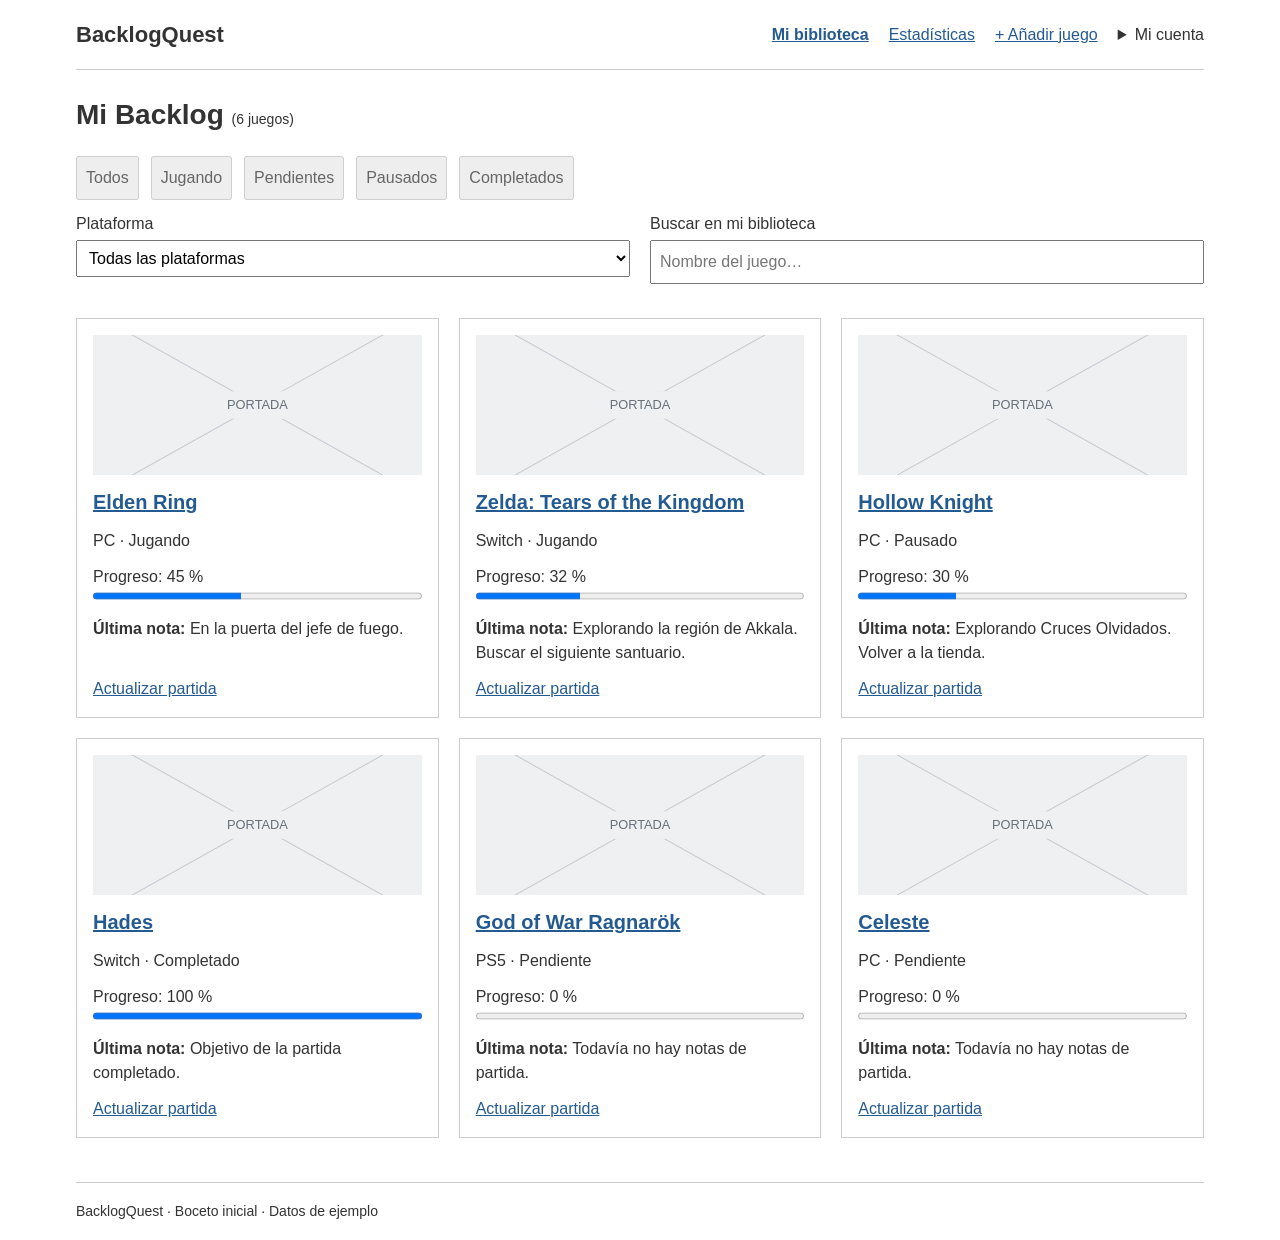
==== index.html @ 970d847a "Mockups" ====
<!DOCTYPE html>
<html lang="es">
<head>
  <meta charset="utf-8">
  <meta name="viewport" content="width=device-width, initial-scale=1">
  <title>Mi Backlog | BacklogQuest</title>
  <link rel="stylesheet" href="assets/layout.css">
</head>
<body>
  <a class="salto" href="#contenido">Saltar al contenido</a>
  <header>
    <a href="index.html">BacklogQuest</a>
    <nav>
      <a href="index.html" aria-current="page">Mi biblioteca</a>
      <a href="estadisticas.html">Estadísticas</a>
      <a href="anadir-juego.html">+ Añadir juego</a>
    </nav>
    <details>
      <summary>Mi cuenta</summary>
      <button disabled>Cerrar sesión</button>
    </details>
  </header>

  <main id="contenido">
    <h1>Mi Backlog <small>(6 juegos)</small></h1>
    <p class="fila">
      <button disabled>Todos</button>
      <button disabled>Jugando</button>
      <button disabled>Pendientes</button>
      <button disabled>Pausados</button>
      <button disabled>Completados</button>
    </p>
    <div class="columnas">
      <label>Plataforma
        <select>
          <option>Todas las plataformas</option>
          <option>PC</option>
          <option>PS5</option>
          <option>Switch</option>
        </select>
      </label>
      <label>Buscar en mi biblioteca
        <input type="search" placeholder="Nombre del juego…" readonly>
      </label>
    </div>

    <div class="rejilla">
      <article>
        <img src="assets/portada-placeholder.svg" alt="Portada de muestra" width="640" height="360">
        <h2><a href="partida.html">Elden Ring</a></h2>
        <p>PC · Jugando</p>
        <label>Progreso: 45 %
          <progress max="100" value="45">45 %</progress>
        </label>
        <p><strong>Última nota:</strong> En la puerta del jefe de fuego.</p>
        <a href="partida.html">Actualizar partida</a>
      </article>
      <article>
        <img src="assets/portada-placeholder.svg" alt="Portada de muestra" width="640" height="360">
        <h2><a href="partida-zelda.html">Zelda: Tears of the Kingdom</a></h2>
        <p>Switch · Jugando</p>
        <label>Progreso: 32 %
          <progress max="100" value="32">32 %</progress>
        </label>
        <p><strong>Última nota:</strong> Explorando la región de Akkala. Buscar el siguiente santuario.</p>
        <a href="partida-zelda.html">Actualizar partida</a>
      </article>
      <article>
        <img src="assets/portada-placeholder.svg" alt="Portada de muestra" width="640" height="360">
        <h2><a href="partida-hollow-knight.html">Hollow Knight</a></h2>
        <p>PC · Pausado</p>
        <label>Progreso: 30 %
          <progress max="100" value="30">30 %</progress>
        </label>
        <p><strong>Última nota:</strong> Explorando Cruces Olvidados. Volver a la tienda.</p>
        <a href="partida-hollow-knight.html">Actualizar partida</a>
      </article>
      <article>
        <img src="assets/portada-placeholder.svg" alt="Portada de muestra" width="640" height="360">
        <h2><a href="partida-hades.html">Hades</a></h2>
        <p>Switch · Completado</p>
        <label>Progreso: 100 %
          <progress max="100" value="100">100 %</progress>
        </label>
        <p><strong>Última nota:</strong> Objetivo de la partida completado.</p>
        <a href="partida-hades.html">Actualizar partida</a>
      </article>
      <article>
        <img src="assets/portada-placeholder.svg" alt="Portada de muestra" width="640" height="360">
        <h2><a href="partida-god-of-war.html">God of War Ragnarök</a></h2>
        <p>PS5 · Pendiente</p>
        <label>Progreso: 0 %
          <progress max="100" value="0">0 %</progress>
        </label>
        <p><strong>Última nota:</strong> Todavía no hay notas de partida.</p>
        <a href="partida-god-of-war.html">Actualizar partida</a>
      </article>
      <article>
        <img src="assets/portada-placeholder.svg" alt="Portada de muestra" width="640" height="360">
        <h2><a href="partida-celeste.html">Celeste</a></h2>
        <p>PC · Pendiente</p>
        <label>Progreso: 0 %
          <progress max="100" value="0">0 %</progress>
        </label>
        <p><strong>Última nota:</strong> Todavía no hay notas de partida.</p>
        <a href="partida-celeste.html">Actualizar partida</a>
      </article>
    </div>
  </main>

  <footer>BacklogQuest · Boceto inicial · Datos de ejemplo</footer>
</body>
</html>
---- assets/layout.css ----
/* Base: estilos compartidos por las etiquetas HTML. */
* { box-sizing: border-box; }
body {
  max-width: 1160px;
  margin: 0 auto;
  padding: 0 16px;
  font: 16px/1.5 Arial, sans-serif;
  color: #333;
  background: white;
}
h1 { 
  margin: 0 0 20px; font-size: 28px; 
}
h2 { 
  margin: 12px 0; font-size: 20px; 
}
p { 
  margin: 0 0 12px; 
}
a { 
  color: #245a92; 
}
small { 
  font-size: 14px; 
  font-weight: normal; 
}
img { 
  display: block; 
  max-width: 100%; 
  height: auto; 
}
button, input, select, textarea { 
  font: inherit; 
  padding: 8px; 
}
button:disabled { 
  color: #666; 
}
label { 
  display: block; 
  margin-bottom: 14px; 
}
input, select, textarea { 
  display: block; width: 100%; margin-top: 4px; 
}
textarea { 
  resize: none; 
}
progress, meter { 
  display: block; width: 100%; height: 14px; 
}
summary { 
  cursor: pointer; margin-bottom: 10px; 
}

/* Cabecera y pie */
header, nav { 
  display: flex; 
  align-items: center; 
  flex-wrap: wrap; 
  gap: 20px; 
}
header { 
  padding: 18px 0; 
  border-bottom: 1px solid #ccc; 
}
header > a { 
  font-size: 22px; 
  font-weight: bold; 
  color: inherit; 
  text-decoration: none; 
}
nav { 
  margin-left: auto; 
}
nav a[aria-current] { 
  font-weight: bold; 
}
header summary { 
  margin: 0; 
}
header details button { 
  display: block; 
  margin-top: 8px; 
}
main { 
  padding: 24px 0; 
}
footer { 
  padding: 18px 0; 
  border-top: 1px solid #ccc; 
  font-size: 14px; 
}
.salto { 
  position: absolute; 
  top: -60px; 
  left: 16px; 
  padding: 8px; 
  background: white; 
}
.salto:focus { 
  top: 8px; 
}

/* Distribuciones reutilizadas en todas las páginas. */
.fila, .acciones { display: flex; align-items: center; flex-wrap: wrap; gap: 12px; }
.acciones { justify-content: flex-end; margin-top: 20px; }
.columnas, .rejilla { display: grid; gap: 20px; margin-bottom: 20px; }
.columnas { grid-template-columns: repeat(2, 1fr); }
.rejilla { grid-template-columns: repeat(3, 1fr); }
.columnas > *, .rejilla > * { min-width: 0; }
article, section, .rejilla > p { padding: 16px; border: 1px solid #ccc; }
article { display: flex; flex-direction: column; }
article > a { margin-top: auto; }
.rejilla img { width: 100%; height: 140px; object-fit: cover; }
.rejilla > p strong { display: block; font-size: 28px; }

/* Vista de añadir juego y su lista de resultados. */
.ventana { max-width: 700px; margin: 24px auto; padding: 20px; border: 1px solid #ccc; }
.ventana > .fila { justify-content: space-between; }
.resultados { list-style: none; padding: 0; }
.resultados li {
  display: flex;
  align-items: center;
  flex-wrap: wrap;
  gap: 12px;
  padding: 10px;
  margin-bottom: 10px;
  border: 1px solid #ccc;
}
.resultados span { flex: 1; min-width: 120px; }

/* Columnas adaptadas a tablet y móvil. */
@media (max-width: 900px) {
  nav { order: 3; width: 100%; margin: 0; }
  header details { margin-left: auto; }
  .rejilla { grid-template-columns: repeat(2, 1fr); }
}
@media (max-width: 700px) {
  .columnas { grid-template-columns: 1fr; }
}
@media (max-width: 600px) {
  .rejilla { grid-template-columns: 1fr; }
  .acciones { justify-content: flex-start; }
}
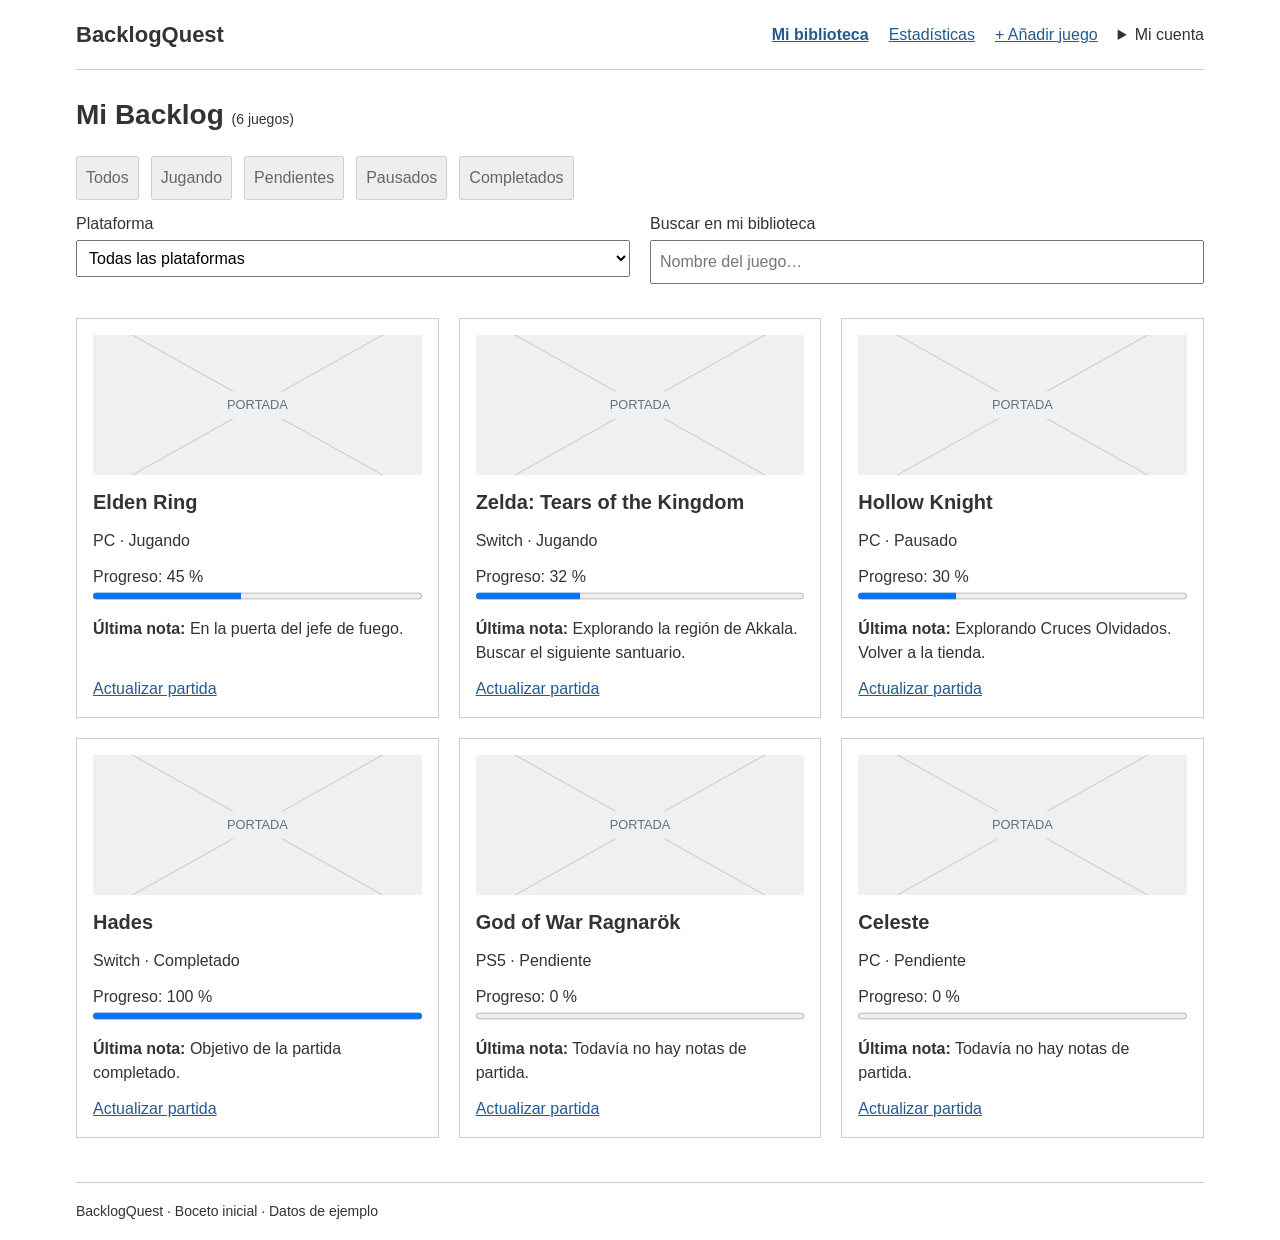
==== commit 200814a1: "Quitado enlace en titulos de juegos" ====
--- a/index.html
+++ b/index.html
@@ -23,6 +23,7 @@
 
   <main id="contenido">
     <h1>Mi Backlog <small>(6 juegos)</small></h1>
+
     <p class="fila">
       <button disabled>Todos</button>
       <button disabled>Jugando</button>
@@ -30,6 +31,7 @@
       <button disabled>Pausados</button>
       <button disabled>Completados</button>
     </p>
+
     <div class="columnas">
       <label>Plataforma
         <select>
@@ -47,17 +49,17 @@
     <div class="rejilla">
       <article>
         <img src="assets/portada-placeholder.svg" alt="Portada de muestra" width="640" height="360">
-        <h2><a href="partida.html">Elden Ring</a></h2>
+        <h2>Elden Ring</h2>
         <p>PC · Jugando</p>
         <label>Progreso: 45 %
           <progress max="100" value="45">45 %</progress>
         </label>
         <p><strong>Última nota:</strong> En la puerta del jefe de fuego.</p>
-        <a href="partida.html">Actualizar partida</a>
+        <a href="partida-elden.html">Actualizar partida</a>
       </article>
       <article>
         <img src="assets/portada-placeholder.svg" alt="Portada de muestra" width="640" height="360">
-        <h2><a href="partida-zelda.html">Zelda: Tears of the Kingdom</a></h2>
+        <h2>Zelda: Tears of the Kingdom</h2>
         <p>Switch · Jugando</p>
         <label>Progreso: 32 %
           <progress max="100" value="32">32 %</progress>
@@ -67,7 +69,7 @@
       </article>
       <article>
         <img src="assets/portada-placeholder.svg" alt="Portada de muestra" width="640" height="360">
-        <h2><a href="partida-hollow-knight.html">Hollow Knight</a></h2>
+        <h2>Hollow Knight</h2>
         <p>PC · Pausado</p>
         <label>Progreso: 30 %
           <progress max="100" value="30">30 %</progress>
@@ -77,7 +79,7 @@
       </article>
       <article>
         <img src="assets/portada-placeholder.svg" alt="Portada de muestra" width="640" height="360">
-        <h2><a href="partida-hades.html">Hades</a></h2>
+        <h2>Hades</h2>
         <p>Switch · Completado</p>
         <label>Progreso: 100 %
           <progress max="100" value="100">100 %</progress>
@@ -87,7 +89,7 @@
       </article>
       <article>
         <img src="assets/portada-placeholder.svg" alt="Portada de muestra" width="640" height="360">
-        <h2><a href="partida-god-of-war.html">God of War Ragnarök</a></h2>
+        <h2>God of War Ragnarök</h2>
         <p>PS5 · Pendiente</p>
         <label>Progreso: 0 %
           <progress max="100" value="0">0 %</progress>
@@ -97,7 +99,7 @@
       </article>
       <article>
         <img src="assets/portada-placeholder.svg" alt="Portada de muestra" width="640" height="360">
-        <h2><a href="partida-celeste.html">Celeste</a></h2>
+        <h2>Celeste</h2>
         <p>PC · Pendiente</p>
         <label>Progreso: 0 %
           <progress max="100" value="0">0 %</progress>
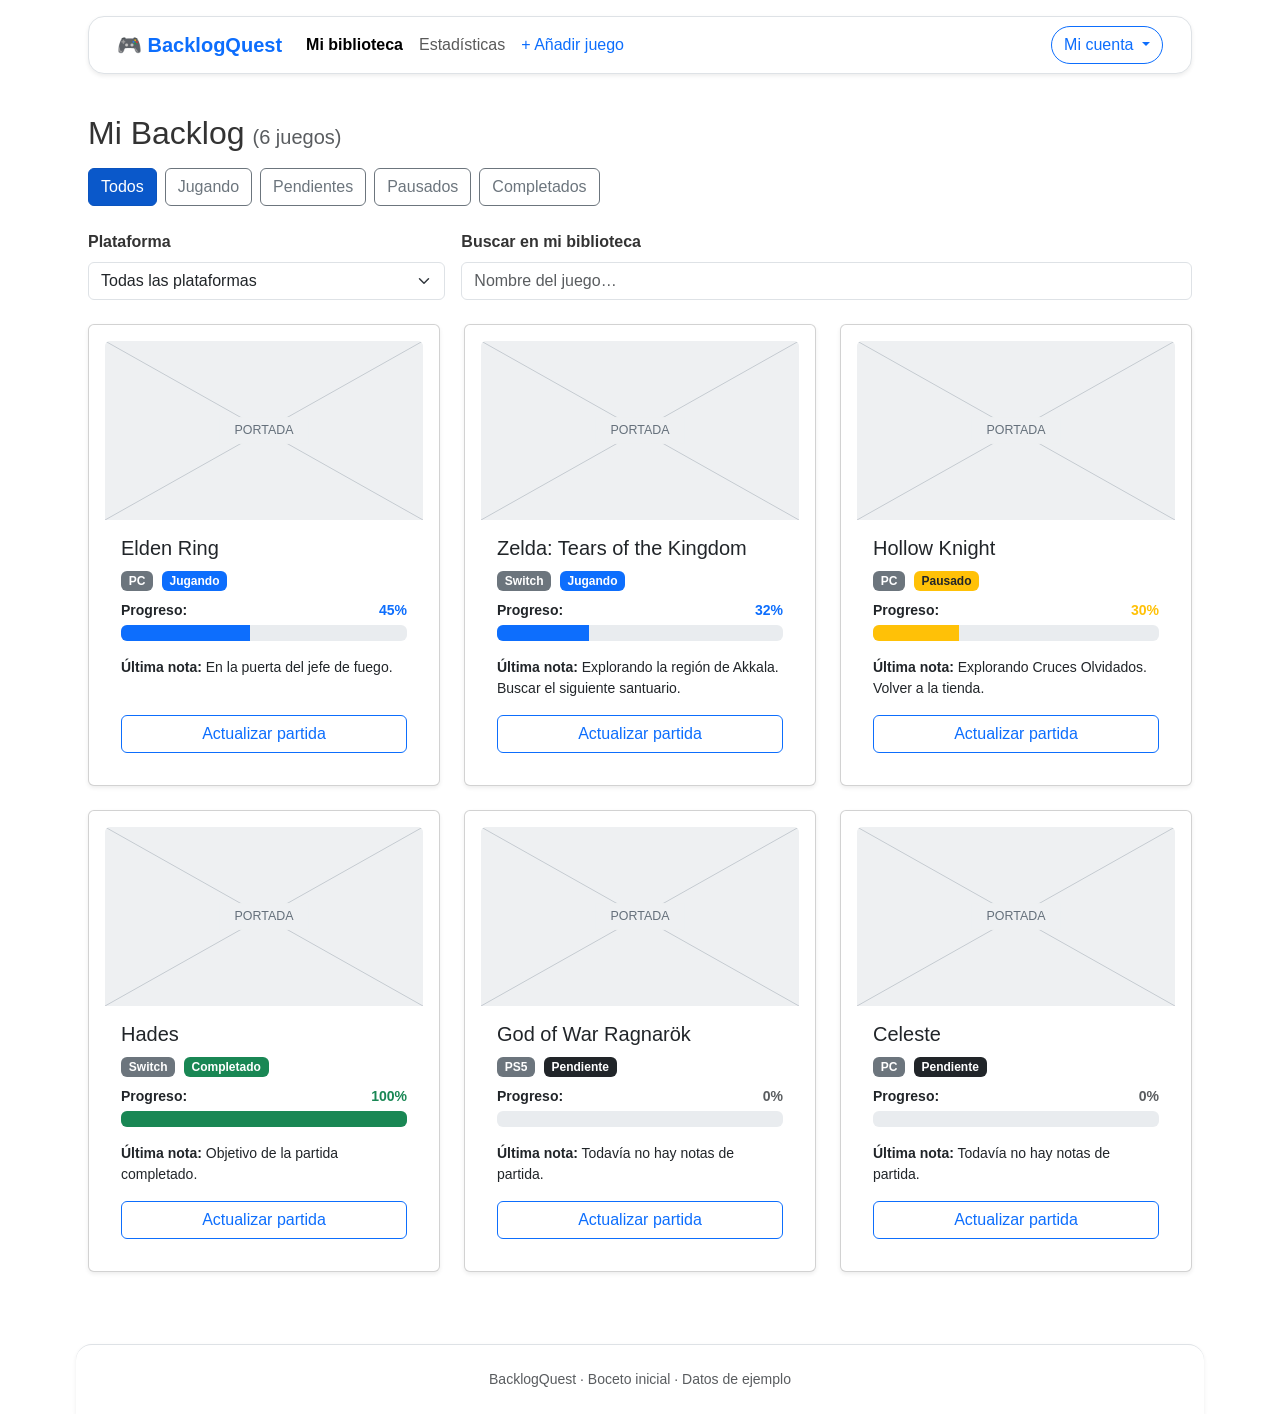
==== commit ffcce7f3: "Añadido bootstrap a Index.html" ====
--- a/index.html
+++ b/index.html
@@ -4,112 +4,249 @@
   <meta charset="utf-8">
   <meta name="viewport" content="width=device-width, initial-scale=1">
   <title>Mi Backlog | BacklogQuest</title>
+  <link href="https://cdn.jsdelivr.net/npm/bootstrap@5.3.2/dist/css/bootstrap.min.css" rel="stylesheet" integrity="sha384-T3c6CoIi6uLrA9TneNEoa7RxnatzjcDSCmG1MXxSR1GAsXEV/Dwwykc2MPK8M2HN" crossorigin="anonymous">
   <link rel="stylesheet" href="assets/layout.css">
 </head>
 <body>
-  <a class="salto" href="#contenido">Saltar al contenido</a>
-  <header>
-    <a href="index.html">BacklogQuest</a>
-    <nav>
-      <a href="index.html" aria-current="page">Mi biblioteca</a>
-      <a href="estadisticas.html">Estadísticas</a>
-      <a href="anadir-juego.html">+ Añadir juego</a>
-    </nav>
-    <details>
-      <summary>Mi cuenta</summary>
-      <button disabled>Cerrar sesión</button>
-    </details>
-  </header>
-
-  <main id="contenido">
-    <h1>Mi Backlog <small>(6 juegos)</small></h1>
-
-    <p class="fila">
-      <button disabled>Todos</button>
-      <button disabled>Jugando</button>
-      <button disabled>Pendientes</button>
-      <button disabled>Pausados</button>
-      <button disabled>Completados</button>
-    </p>
-
-    <div class="columnas">
-      <label>Plataforma
-        <select>
-          <option>Todas las plataformas</option>
-          <option>PC</option>
-          <option>PS5</option>
-          <option>Switch</option>
+  <!-- Enlace de accesibilidad -->
+  <a class="visually-hidden-focusable btn btn-primary position-absolute top-0 start-0 m-2 z-3" href="#contenido">Saltar al contenido</a>
+
+  <!-- Header Flotante Redondeado -->
+  <div class="container my-3">
+    <header class="navbar navbar-expand-lg navbar-light bg-white rounded-4 shadow-sm border px-3 py-2">
+      <div class="container-fluid">
+        <!-- Marca / Logo -->
+        <a class="navbar-brand fw-bold text-primary" href="index.html">🎮 BacklogQuest</a>
+
+        <!-- Botón hamburguesa -->
+        <button class="navbar-toggler border-0" type="button" data-bs-toggle="collapse" data-bs-target="#navbarContent" aria-controls="navbarContent" aria-expanded="false" aria-label="Toggle navigation">
+          <span class="navbar-toggler-icon"></span>
+        </button>
+
+        <!-- Enlaces -->
+        <div class="collapse navbar-collapse" id="navbarContent">
+          <ul class="navbar-nav me-auto mb-2 mb-lg-0">
+            <li class="nav-item">
+              <a class="nav-link active fw-semibold" aria-current="page" href="index.html">Mi biblioteca</a>
+            </li>
+            <li class="nav-item">
+              <a class="nav-link" href="estadisticas.html">Estadísticas</a>
+            </li>
+            <li class="nav-item">
+              <a class="nav-link text-primary fw-medium" href="anadir-juego.html">+ Añadir juego</a>
+            </li>
+          </ul>
+
+          <!-- Desplegable Mi Cuenta -->
+          <div class="dropdown">
+            <button class="btn btn-outline-primary rounded-pill dropdown-toggle" type="button" id="dropdownMiCuenta" data-bs-toggle="dropdown" aria-expanded="false">
+              Mi cuenta
+            </button>
+            <ul class="dropdown-menu dropdown-menu-end shadow-sm rounded-3" aria-labelledby="dropdownMiCuenta">
+              <li><a class="dropdown-item" href="#">Cerrar sesión</a></li>
+            </ul>
+          </div>
+        </div>
+      </div>
+    </header>
+  </div>
+
+  <main id="contenido" class="container mb-5">
+    <!-- Encabezado con contador -->
+    <div class="d-flex align-items-baseline mb-3">
+      <h1 class="h2 me-2 mb-0">Mi Backlog</h1>
+      <span class="text-muted fs-5">(6 juegos)</span>
+    </div>
+
+    <!-- Botones de filtro por estado -->
+    <div class="d-flex flex-wrap gap-2 mb-4" role="group" aria-label="Filtro de juegos por estado">
+      <button type="button" class="btn btn-primary active">Todos</button>
+      <button type="button" class="btn btn-outline-secondary">Jugando</button>
+      <button type="button" class="btn btn-outline-secondary">Pendientes</button>
+      <button type="button" class="btn btn-outline-secondary">Pausados</button>
+      <button type="button" class="btn btn-outline-secondary">Completados</button>
+    </div>
+
+    <!-- Controles de Filtro por Plataforma y Buscador -->
+    <div class="row g-3 mb-4">
+      <div class="col-12 col-md-4">
+        <label for="selectPlataforma" class="form-label fw-bold">Plataforma</label>
+        <select id="selectPlataforma" class="form-select">
+          <option selected>Todas las plataformas</option>
+          <option value="PC">PC</option>
+          <option value="PS5">PS5</option>
+          <option value="XBOX">Xbox</option>
+          <option value="Switch">Switch</option>
         </select>
-      </label>
-      <label>Buscar en mi biblioteca
-        <input type="search" placeholder="Nombre del juego…" readonly>
-      </label>
-    </div>
-
-    <div class="rejilla">
-      <article>
-        <img src="assets/portada-placeholder.svg" alt="Portada de muestra" width="640" height="360">
-        <h2>Elden Ring</h2>
-        <p>PC · Jugando</p>
-        <label>Progreso: 45 %
-          <progress max="100" value="45">45 %</progress>
-        </label>
-        <p><strong>Última nota:</strong> En la puerta del jefe de fuego.</p>
-        <a href="partida-elden.html">Actualizar partida</a>
-      </article>
-      <article>
-        <img src="assets/portada-placeholder.svg" alt="Portada de muestra" width="640" height="360">
-        <h2>Zelda: Tears of the Kingdom</h2>
-        <p>Switch · Jugando</p>
-        <label>Progreso: 32 %
-          <progress max="100" value="32">32 %</progress>
-        </label>
-        <p><strong>Última nota:</strong> Explorando la región de Akkala. Buscar el siguiente santuario.</p>
-        <a href="partida-zelda.html">Actualizar partida</a>
-      </article>
-      <article>
-        <img src="assets/portada-placeholder.svg" alt="Portada de muestra" width="640" height="360">
-        <h2>Hollow Knight</h2>
-        <p>PC · Pausado</p>
-        <label>Progreso: 30 %
-          <progress max="100" value="30">30 %</progress>
-        </label>
-        <p><strong>Última nota:</strong> Explorando Cruces Olvidados. Volver a la tienda.</p>
-        <a href="partida-hollow-knight.html">Actualizar partida</a>
-      </article>
-      <article>
-        <img src="assets/portada-placeholder.svg" alt="Portada de muestra" width="640" height="360">
-        <h2>Hades</h2>
-        <p>Switch · Completado</p>
-        <label>Progreso: 100 %
-          <progress max="100" value="100">100 %</progress>
-        </label>
-        <p><strong>Última nota:</strong> Objetivo de la partida completado.</p>
-        <a href="partida-hades.html">Actualizar partida</a>
-      </article>
-      <article>
-        <img src="assets/portada-placeholder.svg" alt="Portada de muestra" width="640" height="360">
-        <h2>God of War Ragnarök</h2>
-        <p>PS5 · Pendiente</p>
-        <label>Progreso: 0 %
-          <progress max="100" value="0">0 %</progress>
-        </label>
-        <p><strong>Última nota:</strong> Todavía no hay notas de partida.</p>
-        <a href="partida-god-of-war.html">Actualizar partida</a>
-      </article>
-      <article>
-        <img src="assets/portada-placeholder.svg" alt="Portada de muestra" width="640" height="360">
-        <h2>Celeste</h2>
-        <p>PC · Pendiente</p>
-        <label>Progreso: 0 %
-          <progress max="100" value="0">0 %</progress>
-        </label>
-        <p><strong>Última nota:</strong> Todavía no hay notas de partida.</p>
-        <a href="partida-celeste.html">Actualizar partida</a>
-      </article>
+      </div>
+      <div class="col-12 col-md-8">
+        <label for="inputBuscar" class="form-label fw-bold">Buscar en mi biblioteca</label>
+        <input id="inputBuscar" type="search" class="form-control" placeholder="Nombre del juego…">
+      </div>
+    </div>
+    
+    <!-- Rejilla de tarjetas de juegos -->
+    <div class="row row-cols-1 row-cols-md-2 row-cols-lg-3 g-4">
+      
+      <!-- Elden Ring -->
+      <div class="col">
+        <article class="card h-100 shadow-sm">
+          <img src="assets/portada-placeholder.svg" class="card-img-top" alt="Portada de Elden Ring" width="640" height="360">
+          <div class="card-body d-flex flex-column">
+            <h2 class="card-title h5">Elden Ring</h2>
+            <p class="card-text text-muted mb-2">
+              <span class="badge bg-secondary">PC</span>
+              <span class="badge bg-primary ms-1">Jugando</span>
+            </p>
+            <div class="mb-3">
+              <div class="d-flex justify-content-between align-items-center mb-1">
+                <small class="fw-bold">Progreso:</small>
+                <small class="fw-bold text-primary">45%</small>
+              </div>
+              <div class="progress" role="progressbar" aria-label="Progreso de Elden Ring" aria-valuenow="45" aria-valuemin="0" aria-valuemax="100">
+                <div class="progress-bar" style="width: 45%"></div>
+              </div>
+            </div>
+            <p class="card-text small mb-3"><strong>Última nota:</strong> En la puerta del jefe de fuego.</p>
+            <a href="partida-elden.html" class="btn btn-outline-primary mt-auto">Actualizar partida</a>
+          </div>
+        </article>
+      </div>
+
+      <!-- Zelda: Tears of the Kingdom -->
+      <div class="col">
+        <article class="card h-100 shadow-sm">
+          <img src="assets/portada-placeholder.svg" class="card-img-top" alt="Portada de Zelda: Tears of the Kingdom" width="640" height="360">
+          <div class="card-body d-flex flex-column">
+            <h2 class="card-title h5">Zelda: Tears of the Kingdom</h2>
+            <p class="card-text text-muted mb-2">
+              <span class="badge bg-secondary">Switch</span>
+              <span class="badge bg-primary ms-1">Jugando</span>
+            </p>
+            <div class="mb-3">
+              <div class="d-flex justify-content-between align-items-center mb-1">
+                <small class="fw-bold">Progreso:</small>
+                <small class="fw-bold text-primary">32%</small>
+              </div>
+              <div class="progress" role="progressbar" aria-label="Progreso de Zelda: Tears of the Kingdom" aria-valuenow="32" aria-valuemin="0" aria-valuemax="100">
+                <div class="progress-bar" style="width: 32%"></div>
+              </div>
+            </div>
+            <p class="card-text small mb-3"><strong>Última nota:</strong> Explorando la región de Akkala. Buscar el siguiente santuario.</p>
+            <a href="partida-zelda.html" class="btn btn-outline-primary mt-auto">Actualizar partida</a>
+          </div>
+        </article>
+      </div>
+
+      <!-- Hollow Knight -->
+      <div class="col">
+        <article class="card h-100 shadow-sm">
+          <img src="assets/portada-placeholder.svg" class="card-img-top" alt="Portada de Hollow Knight" width="640" height="360">
+          <div class="card-body d-flex flex-column">
+            <h2 class="card-title h5">Hollow Knight</h2>
+            <p class="card-text text-muted mb-2">
+              <span class="badge bg-secondary">PC</span>
+              <span class="badge bg-warning text-dark ms-1">Pausado</span>
+            </p>
+            <div class="mb-3">
+              <div class="d-flex justify-content-between align-items-center mb-1">
+                <small class="fw-bold">Progreso:</small>
+                <small class="fw-bold text-warning">30%</small>
+              </div>
+              <div class="progress" role="progressbar" aria-label="Progreso de Hollow Knight" aria-valuenow="30" aria-valuemin="0" aria-valuemax="100">
+                <div class="progress-bar bg-warning" style="width: 30%"></div>
+              </div>
+            </div>
+            <p class="card-text small mb-3"><strong>Última nota:</strong> Explorando Cruces Olvidados. Volver a la tienda.</p>
+            <a href="partida-hollow-knight.html" class="btn btn-outline-primary mt-auto">Actualizar partida</a>
+          </div>
+        </article>
+      </div>
+
+      <!-- Hades -->
+      <div class="col">
+        <article class="card h-100 shadow-sm">
+          <img src="assets/portada-placeholder.svg" class="card-img-top" alt="Portada de Hades" width="640" height="360">
+          <div class="card-body d-flex flex-column">
+            <h2 class="card-title h5">Hades</h2>
+            <p class="card-text text-muted mb-2">
+              <span class="badge bg-secondary">Switch</span>
+              <span class="badge bg-success ms-1">Completado</span>
+            </p>
+            <div class="mb-3">
+              <div class="d-flex justify-content-between align-items-center mb-1">
+                <small class="fw-bold">Progreso:</small>
+                <small class="fw-bold text-success">100%</small>
+              </div>
+              <div class="progress" role="progressbar" aria-label="Progreso de Hades" aria-valuenow="100" aria-valuemin="0" aria-valuemax="100">
+                <div class="progress-bar bg-success" style="width: 100%"></div>
+              </div>
+            </div>
+            <p class="card-text small mb-3"><strong>Última nota:</strong> Objetivo de la partida completado.</p>
+            <a href="partida-hades.html" class="btn btn-outline-primary mt-auto">Actualizar partida</a>
+          </div>
+        </article>
+      </div>
+
+      <!-- God of War Ragnarök -->
+      <div class="col">
+        <article class="card h-100 shadow-sm">
+          <img src="assets/portada-placeholder.svg" class="card-img-top" alt="Portada de God of War Ragnarök" width="640" height="360">
+          <div class="card-body d-flex flex-column">
+            <h2 class="card-title h5">God of War Ragnarök</h2>
+            <p class="card-text text-muted mb-2">
+              <span class="badge bg-secondary">PS5</span>
+              <span class="badge bg-dark ms-1">Pendiente</span>
+            </p>
+            <div class="mb-3">
+              <div class="d-flex justify-content-between align-items-center mb-1">
+                <small class="fw-bold">Progreso:</small>
+                <small class="fw-bold text-muted">0%</small>
+              </div>
+              <div class="progress" role="progressbar" aria-label="Progreso de God of War Ragnarök" aria-valuenow="0" aria-valuemin="0" aria-valuemax="100">
+                <div class="progress-bar" style="width: 0%"></div>
+              </div>
+            </div>
+            <p class="card-text small mb-3"><strong>Última nota:</strong> Todavía no hay notas de partida.</p>
+            <a href="partida-god-of-war.html" class="btn btn-outline-primary mt-auto">Actualizar partida</a>
+          </div>
+        </article>
+      </div>
+
+      <!-- Celeste -->
+      <div class="col">
+        <article class="card h-100 shadow-sm">
+          <img src="assets/portada-placeholder.svg" class="card-img-top" alt="Portada de Celeste" width="640" height="360">
+          <div class="card-body d-flex flex-column">
+            <h2 class="card-title h5">Celeste</h2>
+            <p class="card-text text-muted mb-2">
+              <span class="badge bg-secondary">PC</span>
+              <span class="badge bg-dark ms-1">Pendiente</span>
+            </p>
+            <div class="mb-3">
+              <div class="d-flex justify-content-between align-items-center mb-1">
+                <small class="fw-bold">Progreso:</small>
+                <small class="fw-bold text-muted">0%</small>
+              </div>
+              <div class="progress" role="progressbar" aria-label="Progreso de Celeste" aria-valuenow="0" aria-valuemin="0" aria-valuemax="100">
+                <div class="progress-bar" style="width: 0%"></div>
+              </div>
+            </div>
+            <p class="card-text small mb-3"><strong>Última nota:</strong> Todavía no hay notas de partida.</p>
+            <a href="partida-celeste.html" class="btn btn-outline-primary mt-auto">Actualizar partida</a>
+          </div>
+        </article>
+      </div>
+
     </div>
   </main>
 
-  <footer>BacklogQuest · Boceto inicial · Datos de ejemplo</footer>
+  <footer class="bg-white text-muted text-center py-4 mt-auto border-top rounded-top-4 shadow-sm">
+    <div class="container">
+      <small>BacklogQuest · Boceto inicial · Datos de ejemplo</small>
+    </div>
+  </footer>
+
+  <script src="https://cdn.jsdelivr.net/npm/bootstrap@5.3.2/dist/js/bootstrap.bundle.min.js" integrity="sha384-C6RzsynM9kWDrMNeT87bh95OGNyZPhcTNXj1NW7RuBCsyN/o0jlpcV8Qyq46cDfL" crossorigin="anonymous"></script>
 </body>
 </html>
